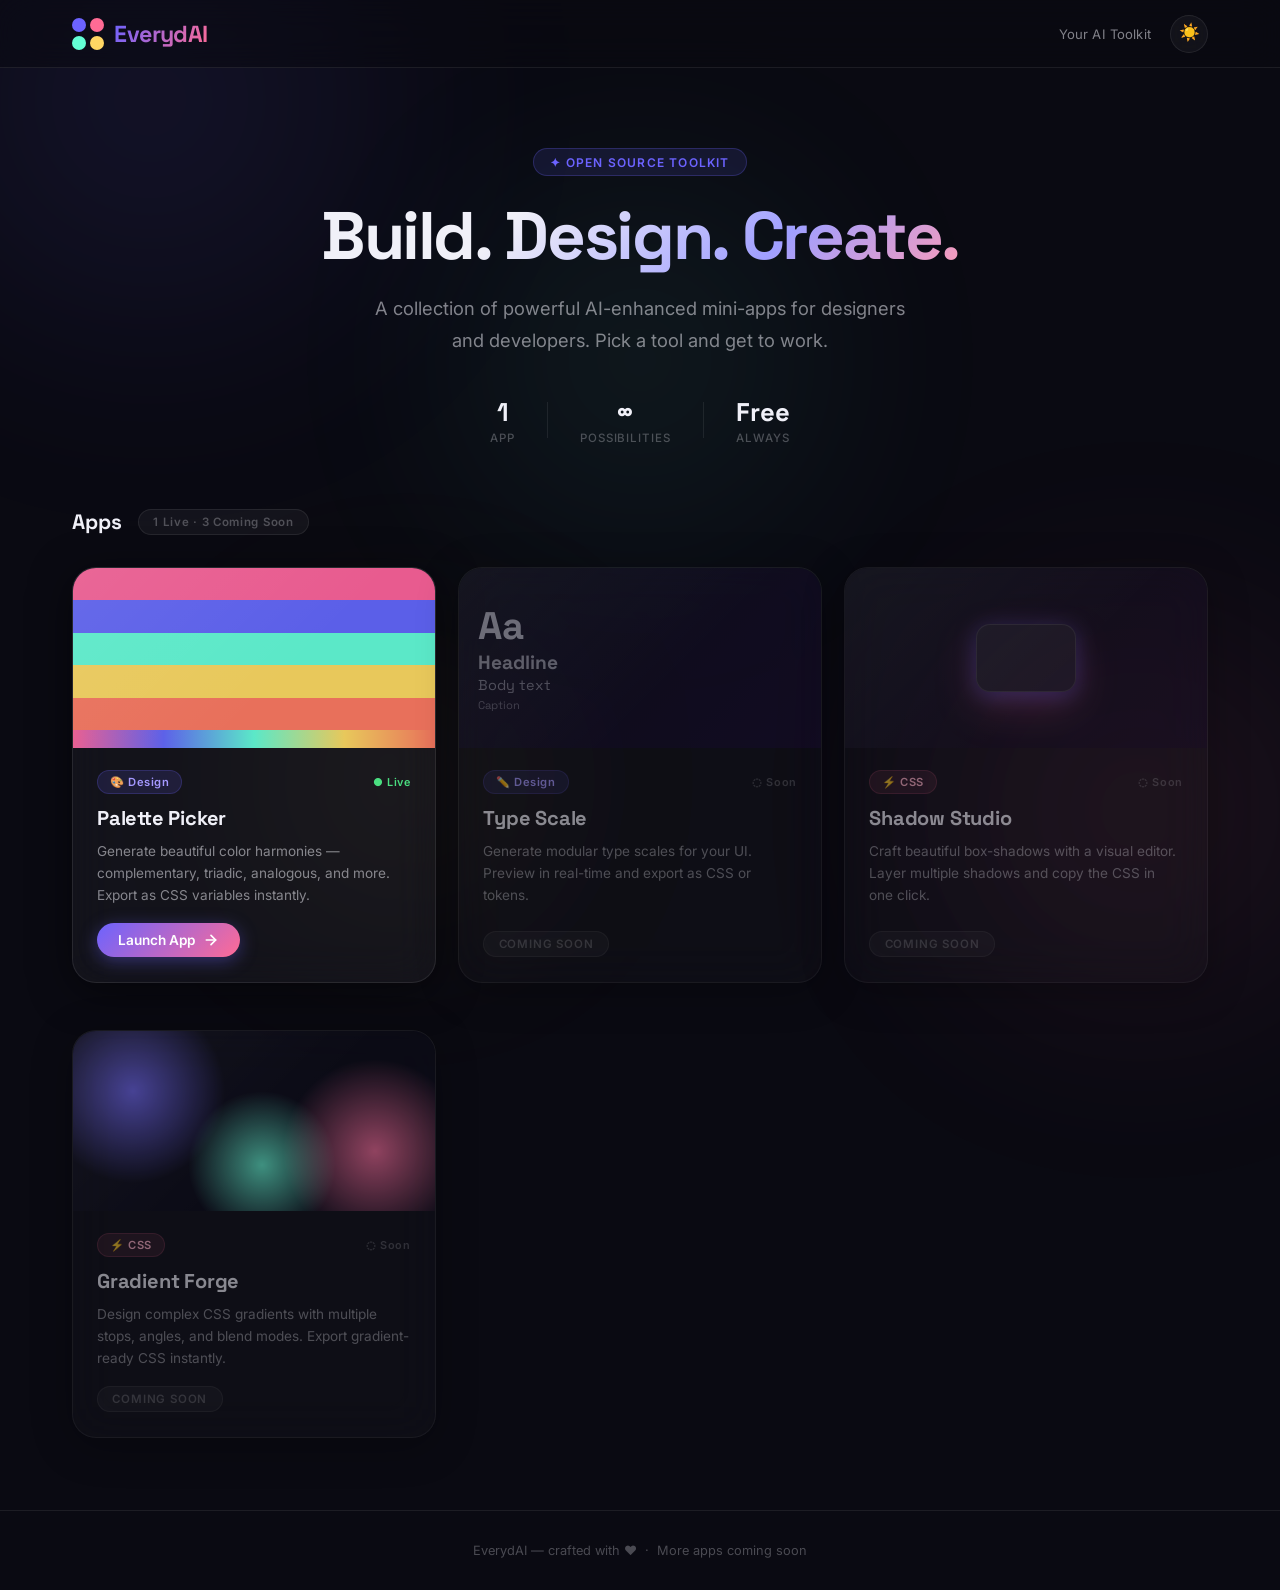
==== index.html @ a6878e29 "Initial commit" ====
<!DOCTYPE html>
<html lang="en">

<head>
    <meta charset="UTF-8" />
    <meta name="viewport" content="width=device-width, initial-scale=1.0" />
    <title>EverydAI — Your Creative Toolkit</title>
    <meta name="description"
        content="EverydAI is a hub of powerful mini-apps for designers and developers. Generate color palettes, and more." />
    <link rel="preconnect" href="https://fonts.googleapis.com" />
    <link rel="preconnect" href="https://fonts.gstatic.com" crossorigin />
    <link
        href="https://fonts.googleapis.com/css2?family=Inter:wght@300;400;500;600;700&family=Space+Grotesk:wght@400;500;600;700;800&display=swap"
        rel="stylesheet" />
    <link rel="stylesheet" href="hub.css" />
</head>

<body>

    <!-- Animated background orbs -->
    <div class="bg-orbs" aria-hidden="true">
        <div class="orb orb-1"></div>
        <div class="orb orb-2"></div>
        <div class="orb orb-3"></div>
        <div class="orb orb-4"></div>
    </div>

    <!-- ── Navbar ── -->
    <nav class="navbar" role="navigation">
        <div class="nav-inner">
            <div class="nav-brand">
                <div class="brand-icon" aria-hidden="true">
                    <span class="brand-dot d1"></span>
                    <span class="brand-dot d2"></span>
                    <span class="brand-dot d3"></span>
                    <span class="brand-dot d4"></span>
                </div>
                <span class="brand-name">EverydAI</span>
            </div>
            <div class="nav-right">
                <span class="nav-tagline">Your AI Toolkit</span>
                <button class="theme-toggle" id="theme-toggle" title="Toggle theme"
                    aria-label="Toggle dark/light theme">
                    <span id="theme-icon">☀️</span>
                </button>
            </div>
        </div>
    </nav>

    <!-- ── Hero ── -->
    <section class="hero" aria-label="Hero">
        <div class="hero-badge">✦ Open Source Toolkit</div>
        <h1 class="hero-title">Build. Design. Create.</h1>
        <p class="hero-subtitle">A collection of powerful AI-enhanced mini-apps for designers and developers. Pick a
            tool and get to
            work.</p>
        <div class="hero-stats">
            <div class="stat"><span class="stat-num" id="app-count">1</span><span class="stat-label">App</span></div>
            <div class="stat-divider"></div>
            <div class="stat"><span class="stat-num">∞</span><span class="stat-label">Possibilities</span></div>
            <div class="stat-divider"></div>
            <div class="stat"><span class="stat-num">Free</span><span class="stat-label">Always</span></div>
        </div>
    </section>

    <!-- ── App Grid ── -->
    <main class="apps-section">
        <div class="section-header">
            <h2 class="section-title">Apps</h2>
            <span class="section-badge">1 Live · 3 Coming Soon</span>
        </div>

        <div class="app-grid" id="app-grid">

            <!-- ── Palette Picker (LIVE) ── -->
            <article class="app-card" id="card-palette" data-app="ColorPalette/index.html" tabindex="0" role="button"
                aria-label="Launch Palette Picker app">
                <div class="card-thumb palette-thumb">
                    <div class="thumb-swatch s1"></div>
                    <div class="thumb-swatch s2"></div>
                    <div class="thumb-swatch s3"></div>
                    <div class="thumb-swatch s4"></div>
                    <div class="thumb-swatch s5"></div>
                    <div class="thumb-gradient"></div>
                </div>
                <div class="card-body">
                    <div class="card-meta">
                        <span class="card-tag tag-design">🎨 Design</span>
                        <span class="card-status status-live">● Live</span>
                    </div>
                    <h3 class="card-title">Palette Picker</h3>
                    <p class="card-desc">Generate beautiful color harmonies — complementary, triadic, analogous, and
                        more. Export as CSS variables instantly.</p>
                    <button class="card-launch-btn" aria-label="Launch Palette Picker">
                        <span>Launch App</span>
                        <svg width="16" height="16" viewBox="0 0 24 24" fill="none" stroke="currentColor"
                            stroke-width="2.5" stroke-linecap="round" stroke-linejoin="round">
                            <path d="M5 12h14" />
                            <path d="m12 5 7 7-7 7" />
                        </svg>
                    </button>
                </div>
            </article>

            <!-- ── Coming Soon: Type Scale ── -->
            <article class="app-card app-soon" aria-label="Type Scale Generator — coming soon" tabindex="-1">
                <div class="card-thumb type-thumb">
                    <div class="type-preview">
                        <div class="tp-line l1">Aa</div>
                        <div class="tp-line l2">Headline</div>
                        <div class="tp-line l3">Body text</div>
                        <div class="tp-line l4">Caption</div>
                    </div>
                </div>
                <div class="card-body">
                    <div class="card-meta">
                        <span class="card-tag tag-design">✏️ Design</span>
                        <span class="card-status status-soon">◌ Soon</span>
                    </div>
                    <h3 class="card-title">Type Scale</h3>
                    <p class="card-desc">Generate modular type scales for your UI. Preview in real-time and export as
                        CSS or tokens.</p>
                    <div class="coming-soon-pill">Coming Soon</div>
                </div>
            </article>

            <!-- ── Coming Soon: Shadow Studio ── -->
            <article class="app-card app-soon" aria-label="Shadow Studio — coming soon" tabindex="-1">
                <div class="card-thumb shadow-thumb">
                    <div class="shadow-box-preview">
                        <div class="sbp-card"></div>
                    </div>
                </div>
                <div class="card-body">
                    <div class="card-meta">
                        <span class="card-tag tag-css">⚡ CSS</span>
                        <span class="card-status status-soon">◌ Soon</span>
                    </div>
                    <h3 class="card-title">Shadow Studio</h3>
                    <p class="card-desc">Craft beautiful box-shadows with a visual editor. Layer multiple shadows and
                        copy the CSS in one click.</p>
                    <div class="coming-soon-pill">Coming Soon</div>
                </div>
            </article>

            <!-- ── Coming Soon: Gradient Forge ── -->
            <article class="app-card app-soon" aria-label="Gradient Forge — coming soon" tabindex="-1">
                <div class="card-thumb gradient-thumb">
                    <div class="gt-layer l1"></div>
                    <div class="gt-layer l2"></div>
                    <div class="gt-layer l3"></div>
                </div>
                <div class="card-body">
                    <div class="card-meta">
                        <span class="card-tag tag-css">⚡ CSS</span>
                        <span class="card-status status-soon">◌ Soon</span>
                    </div>
                    <h3 class="card-title">Gradient Forge</h3>
                    <p class="card-desc">Design complex CSS gradients with multiple stops, angles, and blend modes.
                        Export gradient-ready CSS instantly.</p>
                    <div class="coming-soon-pill">Coming Soon</div>
                </div>
            </article>

        </div>
    </main>

    <!-- ── Footer ── -->
    <footer class="footer">
        <p>EverydAI &mdash; crafted with ♥ &nbsp;·&nbsp; More apps coming soon</p>
    </footer>

    <!-- ── App Panel Overlay ── -->
    <div class="app-panel-overlay" id="app-panel-overlay" role="dialog" aria-modal="true" aria-label="App panel">
        <div class="app-panel" id="app-panel">
            <div class="panel-toolbar">
                <div class="panel-app-name" id="panel-app-name">App</div>
                <div class="panel-toolbar-right">
                    <a class="panel-open-tab" id="panel-open-tab" href="#" target="_blank" title="Open in new tab"
                        aria-label="Open app in new tab">
                        <svg width="15" height="15" viewBox="0 0 24 24" fill="none" stroke="currentColor"
                            stroke-width="2.2" stroke-linecap="round" stroke-linejoin="round">
                            <path d="M18 13v6a2 2 0 0 1-2 2H5a2 2 0 0 1-2-2V8a2 2 0 0 1 2-2h6" />
                            <polyline points="15 3 21 3 21 9" />
                            <line x1="10" y1="14" x2="21" y2="3" />
                        </svg>
                    </a>
                    <button class="panel-close-btn" id="panel-close-btn" title="Close app (Esc)"
                        aria-label="Close app panel">
                        <svg width="16" height="16" viewBox="0 0 24 24" fill="none" stroke="currentColor"
                            stroke-width="2.5" stroke-linecap="round" stroke-linejoin="round">
                            <line x1="18" y1="6" x2="6" y2="18" />
                            <line x1="6" y1="6" x2="18" y2="18" />
                        </svg>
                    </button>
                </div>
            </div>
            <iframe class="app-frame" id="app-frame" src="" title="App" allow="clipboard-write"></iframe>
        </div>
    </div>

    <script src="hub.js"></script>
</body>

</html>
---- hub.css ----
/* ============================================================
   DEVLAB HUB – hub.css
   ============================================================ */

/* ── Design tokens ── */
:root {
    --bg: #0a0a12;
    --surface: rgba(255, 255, 255, 0.045);
    --surface-hover: rgba(255, 255, 255, 0.08);
    --surface-card: rgba(255, 255, 255, 0.04);
    --border: rgba(255, 255, 255, 0.08);
    --border-card: rgba(255, 255, 255, 0.09);
    --text-primary: #f0f0f8;
    --text-secondary: rgba(240, 240, 248, 0.52);
    --text-muted: rgba(240, 240, 248, 0.28);
    --radius-xl: 24px;
    --radius-lg: 18px;
    --radius-md: 12px;
    --radius-sm: 8px;
    --font-main: 'Inter', sans-serif;
    --font-display: 'Space Grotesk', sans-serif;
    --accent: #6C63FF;
    --accent-b: #FF6B95;
    --shadow-card: 0 8px 40px rgba(0, 0, 0, 0.5);
    --shadow-glow: 0 0 40px rgba(108, 99, 255, 0.18);
    --nav-h: 68px;
    --transition-smooth: 0.35s cubic-bezier(0.23, 1, 0.32, 1);
}

[data-theme="light"] {
    --bg: #f2f2fa;
    --surface: rgba(255, 255, 255, 0.7);
    --surface-hover: rgba(255, 255, 255, 0.9);
    --surface-card: rgba(255, 255, 255, 0.75);
    --border: rgba(0, 0, 0, 0.07);
    --border-card: rgba(0, 0, 0, 0.09);
    --text-primary: #1a1a2e;
    --text-secondary: rgba(26, 26, 46, 0.55);
    --text-muted: rgba(26, 26, 46, 0.32);
    --shadow-card: 0 8px 40px rgba(80, 80, 180, 0.1);
    --shadow-glow: 0 0 40px rgba(108, 99, 255, 0.12);
}

/* ── Reset ── */
*,
*::before,
*::after {
    box-sizing: border-box;
    margin: 0;
    padding: 0;
}

html {
    font-size: 16px;
    scroll-behavior: smooth;
}

body {
    font-family: var(--font-main);
    background: var(--bg);
    color: var(--text-primary);
    min-height: 100vh;
    overflow-x: hidden;
    transition: background 0.45s ease, color 0.35s ease;
}

/* ── Animated background orbs ── */
.bg-orbs {
    position: fixed;
    inset: 0;
    pointer-events: none;
    z-index: 0;
}

.orb {
    position: absolute;
    border-radius: 50%;
    filter: blur(130px);
    opacity: 0.18;
    animation: drift 20s ease-in-out infinite alternate;
    will-change: transform;
}

[data-theme="light"] .orb {
    opacity: 0.32;
}

.orb-1 {
    width: 600px;
    height: 600px;
    background: radial-gradient(circle, #6C63FF, transparent 70%);
    top: -200px;
    left: -150px;
    animation-delay: 0s;
}

.orb-2 {
    width: 480px;
    height: 480px;
    background: radial-gradient(circle, #FF6B95, transparent 70%);
    bottom: -150px;
    right: -100px;
    animation-delay: -7s;
}

.orb-3 {
    width: 400px;
    height: 400px;
    background: radial-gradient(circle, #63FFD5, transparent 70%);
    top: 40%;
    left: 50%;
    transform: translate(-50%, -50%);
    animation-delay: -13s;
}

.orb-4 {
    width: 300px;
    height: 300px;
    background: radial-gradient(circle, #FFD663, transparent 70%);
    top: 70%;
    left: 20%;
    animation-delay: -4s;
}

@keyframes drift {
    from {
        transform: translate(0, 0) scale(1);
    }

    to {
        transform: translate(35px, 50px) scale(1.1);
    }
}

/* ── Navbar ── */
.navbar {
    position: fixed;
    top: 0;
    left: 0;
    right: 0;
    height: var(--nav-h);
    z-index: 200;
    background: rgba(10, 10, 18, 0.55);
    backdrop-filter: blur(20px);
    -webkit-backdrop-filter: blur(20px);
    border-bottom: 1px solid var(--border);
    transition: background 0.4s ease, border-color 0.4s ease;
}

[data-theme="light"] .navbar {
    background: rgba(242, 242, 250, 0.72);
}

.nav-inner {
    max-width: 1200px;
    margin: 0 auto;
    padding: 0 2rem;
    height: 100%;
    display: flex;
    align-items: center;
    justify-content: space-between;
}

.nav-brand {
    display: flex;
    align-items: center;
    gap: 0.65rem;
    text-decoration: none;
}

.brand-icon {
    width: 32px;
    height: 32px;
    display: grid;
    grid-template-columns: 1fr 1fr;
    grid-template-rows: 1fr 1fr;
    gap: 4px;
}

.brand-dot {
    border-radius: 50%;
    animation: pulse-dot 3s ease-in-out infinite alternate;
}

.d1 {
    background: #6C63FF;
    animation-delay: 0s;
}

.d2 {
    background: #FF6B95;
    animation-delay: 0.4s;
}

.d3 {
    background: #63FFD5;
    animation-delay: 0.8s;
}

.d4 {
    background: #FFD663;
    animation-delay: 1.2s;
}

@keyframes pulse-dot {
    from {
        transform: scale(0.9);
        opacity: 0.7;
    }

    to {
        transform: scale(1.05);
        opacity: 1;
    }
}

.brand-name {
    font-family: var(--font-display);
    font-size: 1.45rem;
    font-weight: 800;
    letter-spacing: -0.025em;
    background: linear-gradient(120deg, #6C63FF, #FF6B95);
    -webkit-background-clip: text;
    -webkit-text-fill-color: transparent;
    background-clip: text;
}

.nav-right {
    display: flex;
    align-items: center;
    gap: 1.2rem;
}

.nav-tagline {
    font-size: 0.82rem;
    color: var(--text-secondary);
    letter-spacing: 0.01em;
    display: none;
}

@media (min-width: 640px) {
    .nav-tagline {
        display: block;
    }
}

.theme-toggle {
    width: 38px;
    height: 38px;
    border-radius: 50%;
    border: 1px solid var(--border);
    background: var(--surface);
    cursor: pointer;
    display: flex;
    align-items: center;
    justify-content: center;
    font-size: 1.05rem;
    backdrop-filter: blur(10px);
    transition: background 0.2s, transform 0.2s, border-color 0.2s;
    line-height: 1;
    color: var(--text-primary);
}

.theme-toggle:hover {
    background: var(--surface-hover);
    transform: scale(1.1) rotate(12deg);
}

/* ── Hero ── */
.hero {
    position: relative;
    z-index: 1;
    padding: calc(var(--nav-h) + 5rem) 2rem 4rem;
    text-align: center;
    max-width: 720px;
    margin: 0 auto;
}

.hero-badge {
    display: inline-flex;
    align-items: center;
    gap: 0.4rem;
    font-size: 0.75rem;
    font-weight: 600;
    letter-spacing: 0.1em;
    text-transform: uppercase;
    color: var(--accent);
    background: rgba(108, 99, 255, 0.12);
    border: 1px solid rgba(108, 99, 255, 0.25);
    border-radius: 50px;
    padding: 0.35rem 1rem;
    margin-bottom: 1.5rem;
    animation: fadeUp 0.6s ease both;
}

.hero-title {
    font-family: var(--font-display);
    font-size: clamp(2.6rem, 6vw, 4.2rem);
    font-weight: 800;
    line-height: 1.1;
    letter-spacing: -0.035em;
    background: linear-gradient(135deg, #f0f0f8 30%, #a09fff 70%, #ff9bb5 100%);
    -webkit-background-clip: text;
    -webkit-text-fill-color: transparent;
    background-clip: text;
    margin-bottom: 1.2rem;
    animation: fadeUp 0.6s ease 0.1s both;
}

[data-theme="light"] .hero-title {
    background: linear-gradient(135deg, #1a1a2e 30%, #5248e0 70%, #d94f7c 100%);
    -webkit-background-clip: text;
    background-clip: text;
}

.hero-subtitle {
    font-size: clamp(1rem, 2.5vw, 1.15rem);
    color: var(--text-secondary);
    line-height: 1.7;
    max-width: 540px;
    margin: 0 auto 2.5rem;
    animation: fadeUp 0.6s ease 0.2s both;
}

.hero-stats {
    display: flex;
    align-items: center;
    justify-content: center;
    gap: 2rem;
    animation: fadeUp 0.6s ease 0.3s both;
}

.stat {
    display: flex;
    flex-direction: column;
    align-items: center;
    gap: 0.2rem;
}

.stat-num {
    font-family: var(--font-display);
    font-size: 1.6rem;
    font-weight: 700;
    color: var(--text-primary);
}

.stat-label {
    font-size: 0.72rem;
    font-weight: 500;
    letter-spacing: 0.08em;
    text-transform: uppercase;
    color: var(--text-muted);
}

.stat-divider {
    width: 1px;
    height: 36px;
    background: var(--border);
}

@keyframes fadeUp {
    from {
        opacity: 0;
        transform: translateY(18px);
    }

    to {
        opacity: 1;
        transform: translateY(0);
    }
}

/* ── Apps section ── */
.apps-section {
    position: relative;
    z-index: 1;
    max-width: 1200px;
    margin: 0 auto;
    padding: 0 2rem 6rem;
}

.section-header {
    display: flex;
    align-items: center;
    gap: 1rem;
    margin-bottom: 2rem;
}

.section-title {
    font-family: var(--font-display);
    font-size: 1.3rem;
    font-weight: 700;
    color: var(--text-primary);
}

.section-badge {
    font-size: 0.72rem;
    font-weight: 600;
    letter-spacing: 0.06em;
    color: var(--text-muted);
    background: var(--surface);
    border: 1px solid var(--border);
    border-radius: 50px;
    padding: 0.3rem 0.9rem;
}

/* ── App grid ── */
.app-grid {
    display: grid;
    grid-template-columns: repeat(auto-fill, minmax(280px, 1fr));
    gap: 1.4rem;
}

/* ── App card ── */
.app-card {
    background: var(--surface-card);
    border: 1px solid var(--border-card);
    border-radius: var(--radius-xl);
    overflow: hidden;
    backdrop-filter: blur(20px);
    -webkit-backdrop-filter: blur(20px);
    box-shadow: var(--shadow-card);
    cursor: pointer;
    display: flex;
    flex-direction: column;
    transition: transform var(--transition-smooth),
        box-shadow var(--transition-smooth),
        border-color var(--transition-smooth);
    /* Entrance animation */
    opacity: 0;
    transform: translateY(24px);
}

.app-card.visible {
    opacity: 1;
    transform: translateY(0);
    transition: opacity 0.5s ease, transform 0.5s ease,
        box-shadow var(--transition-smooth),
        border-color var(--transition-smooth);
}

.app-card:not(.app-soon):hover {
    transform: translateY(-8px) scale(1.015);
    box-shadow: var(--shadow-card), var(--shadow-glow);
    border-color: rgba(108, 99, 255, 0.28);
}

.app-card.app-soon {
    cursor: default;
    opacity: 0.55;
}

.app-card.app-soon.visible {
    opacity: 0.55;
}

/* ── Card thumbnail area ── */
.card-thumb {
    height: 180px;
    position: relative;
    overflow: hidden;
    flex-shrink: 0;
}

/* Palette Picker thumbnail */
.palette-thumb {
    display: flex;
    flex-direction: column;
    background: #111120;
}

[data-theme="light"] .palette-thumb {
    background: #1a1a30;
}

.thumb-swatch {
    flex: 1;
    transition: background 0.9s cubic-bezier(0.23, 1, 0.32, 1);
}

.thumb-gradient {
    height: 18px;
    flex-shrink: 0;
    transition: background 0.9s cubic-bezier(0.23, 1, 0.32, 1);
}

/* Thumb shimmer overlay */
.card-thumb::after {
    content: '';
    position: absolute;
    inset: 0;
    background: linear-gradient(135deg, rgba(255, 255, 255, 0.07) 0%, transparent 60%);
    pointer-events: none;
}

/* Type Scale thumbnail */
.type-thumb {
    background: linear-gradient(135deg, #0f0f1e, #1a1030);
    display: flex;
    align-items: center;
    justify-content: center;
}

[data-theme="light"] .type-thumb {
    background: linear-gradient(135deg, #e8e8f8, #f0e8f8);
}

.type-preview {
    padding: 1.2rem;
    display: flex;
    flex-direction: column;
    gap: 0.3rem;
    width: 100%;
}

.tp-line {
    font-family: var(--font-display);
    color: rgba(240, 240, 255, 0.85);
    line-height: 1.1;
    white-space: nowrap;
    overflow: hidden;
}

[data-theme="light"] .tp-line {
    color: rgba(26, 26, 60, 0.8);
}

.tp-line.l1 {
    font-size: 2.4rem;
    font-weight: 800;
    opacity: 0.9;
}

.tp-line.l2 {
    font-size: 1.2rem;
    font-weight: 700;
    opacity: 0.75;
}

.tp-line.l3 {
    font-size: 0.9rem;
    font-weight: 400;
    opacity: 0.6;
}

.tp-line.l4 {
    font-size: 0.7rem;
    font-weight: 400;
    opacity: 0.45;
}

/* Shadow Studio thumbnail */
.shadow-thumb {
    background: linear-gradient(135deg, #12121e, #1e1228);
    display: flex;
    align-items: center;
    justify-content: center;
}

[data-theme="light"] .shadow-thumb {
    background: linear-gradient(135deg, #dde0f8, #ece8f8);
}

.shadow-box-preview {
    display: flex;
    align-items: center;
    justify-content: center;
    width: 100%;
    height: 100%;
}

.sbp-card {
    width: 100px;
    height: 68px;
    border-radius: 14px;
    background: rgba(255, 255, 255, 0.08);
    border: 1px solid rgba(255, 255, 255, 0.12);
    box-shadow:
        0 4px 20px rgba(108, 99, 255, 0.5),
        0 16px 40px rgba(255, 107, 149, 0.3),
        0 2px 6px rgba(0, 0, 0, 0.5);
    animation: shadowPulse 3s ease-in-out infinite alternate;
}

[data-theme="light"] .sbp-card {
    background: rgba(255, 255, 255, 0.6);
    border-color: rgba(0, 0, 0, 0.1);
}

@keyframes shadowPulse {
    from {
        box-shadow: 0 4px 20px rgba(108, 99, 255, 0.4), 0 16px 40px rgba(255, 107, 149, 0.25), 0 2px 6px rgba(0, 0, 0, 0.45);
    }

    to {
        box-shadow: 0 8px 32px rgba(108, 99, 255, 0.7), 0 24px 60px rgba(255, 107, 149, 0.45), 0 4px 10px rgba(0, 0, 0, 0.55);
    }
}

/* Gradient Forge thumbnail */
.gradient-thumb {
    position: relative;
    overflow: hidden;
    background: #0d0d1a;
}

.gt-layer {
    position: absolute;
    border-radius: 50%;
    mix-blend-mode: screen;
    animation: gtDrift 6s ease-in-out infinite alternate;
}

[data-theme="light"] .gt-layer {
    mix-blend-mode: multiply;
}

.gt-layer.l1 {
    width: 200px;
    height: 200px;
    background: radial-gradient(circle, #6C63FF, transparent 65%);
    top: -40px;
    left: -40px;
    animation-delay: 0s;
}

.gt-layer.l2 {
    width: 200px;
    height: 200px;
    background: radial-gradient(circle, #FF6B95, transparent 65%);
    bottom: -40px;
    right: -40px;
    animation-delay: -2s;
}

.gt-layer.l3 {
    width: 160px;
    height: 160px;
    background: radial-gradient(circle, #63FFD5, transparent 65%);
    top: 30%;
    left: 30%;
    animation-delay: -4s;
}

@keyframes gtDrift {
    from {
        transform: translate(0, 0) scale(1);
    }

    to {
        transform: translate(20px, 15px) scale(1.12);
    }
}

/* ── Card body ── */
.card-body {
    padding: 1.4rem 1.5rem 1.6rem;
    display: flex;
    flex-direction: column;
    gap: 0.65rem;
    flex: 1;
}

.card-meta {
    display: flex;
    align-items: center;
    justify-content: space-between;
}

.card-tag {
    font-size: 0.7rem;
    font-weight: 600;
    letter-spacing: 0.05em;
    padding: 0.25rem 0.75rem;
    border-radius: 50px;
}

.tag-design {
    color: #a599ff;
    background: rgba(108, 99, 255, 0.14);
    border: 1px solid rgba(108, 99, 255, 0.22);
}

.tag-css {
    color: #ffb3c8;
    background: rgba(255, 107, 149, 0.12);
    border: 1px solid rgba(255, 107, 149, 0.2);
}

.card-status {
    font-size: 0.68rem;
    font-weight: 600;
    letter-spacing: 0.06em;
}

.status-live {
    color: #4ade80;
}

.status-soon {
    color: var(--text-muted);
}

.card-title {
    font-family: var(--font-display);
    font-size: 1.25rem;
    font-weight: 700;
    color: var(--text-primary);
    letter-spacing: -0.01em;
}

.card-desc {
    font-size: 0.85rem;
    color: var(--text-secondary);
    line-height: 1.6;
    flex: 1;
}

/* Launch button */
.card-launch-btn {
    display: inline-flex;
    align-items: center;
    gap: 0.5rem;
    align-self: flex-start;
    margin-top: 0.4rem;
    font-family: var(--font-main);
    font-size: 0.85rem;
    font-weight: 600;
    padding: 0.55rem 1.3rem;
    border-radius: 50px;
    border: none;
    background: linear-gradient(135deg, #6C63FF, #FF6B95);
    color: #fff;
    cursor: pointer;
    box-shadow: 0 4px 18px rgba(108, 99, 255, 0.38);
    transition: transform 0.2s, box-shadow 0.2s, filter 0.2s;
    pointer-events: none;
    /* card itself is clickable */
}

.app-card:not(.app-soon):hover .card-launch-btn {
    transform: translateX(3px);
    box-shadow: 0 6px 28px rgba(108, 99, 255, 0.55);
    filter: brightness(1.08);
}

/* Coming soon pill */
.coming-soon-pill {
    display: inline-flex;
    align-self: flex-start;
    margin-top: 0.4rem;
    font-size: 0.72rem;
    font-weight: 600;
    letter-spacing: 0.07em;
    text-transform: uppercase;
    color: var(--text-muted);
    background: var(--surface);
    border: 1px solid var(--border);
    border-radius: 50px;
    padding: 0.3rem 0.9rem;
}

/* ── Footer ── */
.footer {
    position: relative;
    z-index: 1;
    text-align: center;
    padding: 2rem;
    font-size: 0.8rem;
    color: var(--text-muted);
    border-top: 1px solid var(--border);
}

/* ── App Panel Overlay ── */
.app-panel-overlay {
    position: fixed;
    inset: 0;
    z-index: 500;
    background: rgba(0, 0, 0, 0.7);
    backdrop-filter: blur(8px);
    -webkit-backdrop-filter: blur(8px);
    display: flex;
    flex-direction: column;
    align-items: center;
    justify-content: flex-end;
    opacity: 0;
    pointer-events: none;
    transition: opacity 0.35s ease;
}

.app-panel-overlay.open {
    opacity: 1;
    pointer-events: all;
}

.app-panel {
    width: 100%;
    height: calc(100vh - 48px);
    max-width: 1200px;
    display: flex;
    flex-direction: column;
    background: #0d0d16;
    border-radius: 20px 20px 0 0;
    border: 1px solid rgba(255, 255, 255, 0.1);
    border-bottom: none;
    overflow: hidden;
    box-shadow: 0 -20px 80px rgba(0, 0, 0, 0.7);
    transform: translateY(60px);
    transition: transform var(--transition-smooth);
}

.app-panel-overlay.open .app-panel {
    transform: translateY(0);
}

/* Panel toolbar */
.panel-toolbar {
    height: 52px;
    background: rgba(255, 255, 255, 0.04);
    border-bottom: 1px solid rgba(255, 255, 255, 0.08);
    display: flex;
    align-items: center;
    justify-content: space-between;
    padding: 0 1.2rem;
    flex-shrink: 0;
}

.panel-app-name {
    font-family: var(--font-display);
    font-size: 0.95rem;
    font-weight: 600;
    color: rgba(240, 240, 255, 0.85);
    letter-spacing: -0.01em;
}

.panel-toolbar-right {
    display: flex;
    align-items: center;
    gap: 0.5rem;
}

.panel-open-tab {
    width: 34px;
    height: 34px;
    border-radius: var(--radius-sm);
    border: 1px solid rgba(255, 255, 255, 0.1);
    background: transparent;
    color: rgba(255, 255, 255, 0.5);
    display: flex;
    align-items: center;
    justify-content: center;
    cursor: pointer;
    transition: background 0.2s, color 0.2s;
    text-decoration: none;
}

.panel-open-tab:hover {
    background: rgba(255, 255, 255, 0.08);
    color: rgba(255, 255, 255, 0.9);
}

.panel-close-btn {
    width: 34px;
    height: 34px;
    border-radius: var(--radius-sm);
    border: 1px solid rgba(255, 255, 255, 0.1);
    background: transparent;
    color: rgba(255, 255, 255, 0.5);
    cursor: pointer;
    display: flex;
    align-items: center;
    justify-content: center;
    transition: background 0.2s, color 0.2s, border-color 0.2s;
}

.panel-close-btn:hover {
    background: rgba(255, 80, 80, 0.18);
    color: #ff8080;
    border-color: rgba(255, 80, 80, 0.3);
}

/* iframe fills all remaining space */
.app-frame {
    flex: 1;
    width: 100%;
    border: none;
    display: block;
}

/* ── Responsive ── */
@media (max-width: 520px) {
    .hero {
        padding-top: calc(var(--nav-h) + 3.5rem);
    }

    .hero-stats {
        gap: 1.2rem;
    }

    .app-grid {
        grid-template-columns: 1fr;
    }

    .app-panel {
        height: calc(100vh - 16px);
        border-radius: 16px 16px 0 0;
    }
}
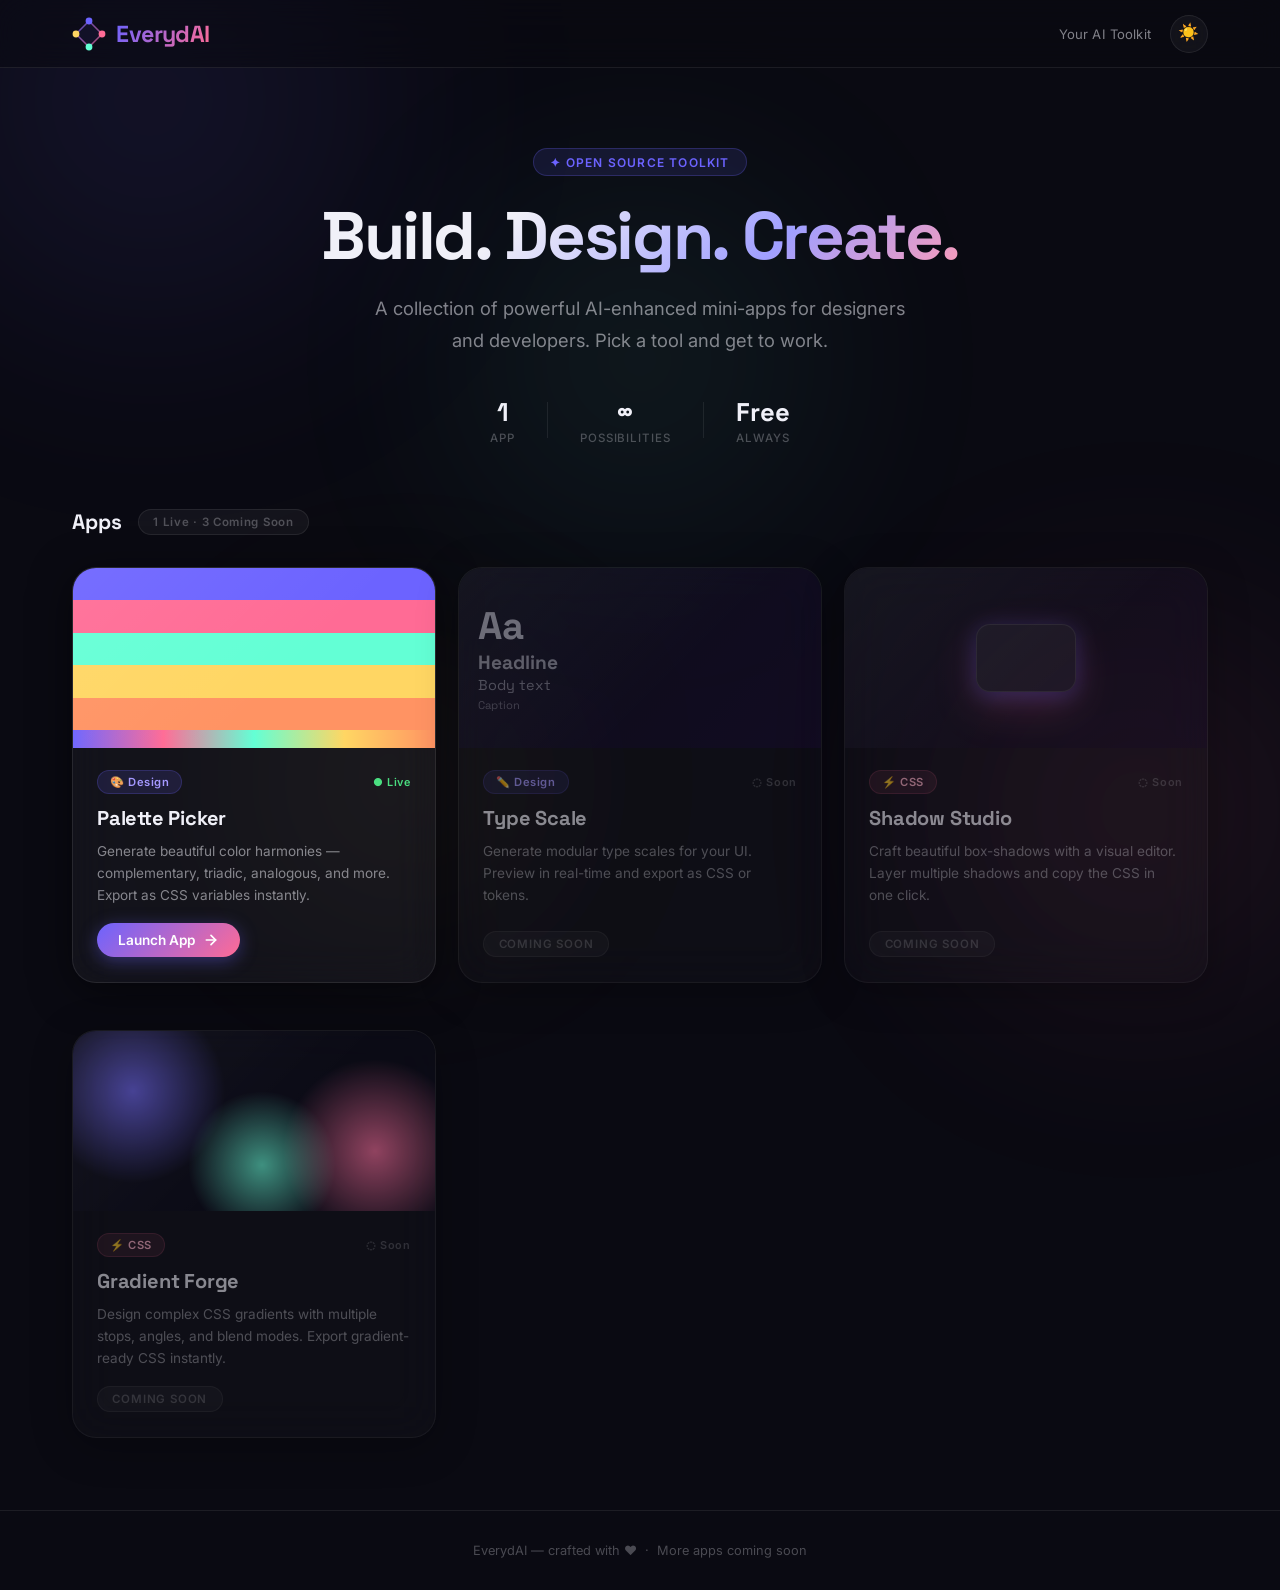
==== commit 457d232a: "Changed Logo" ====
--- a/index.html
+++ b/index.html
@@ -29,12 +29,21 @@
     <nav class="navbar" role="navigation">
         <div class="nav-inner">
             <div class="nav-brand">
-                <div class="brand-icon" aria-hidden="true">
-                    <span class="brand-dot d1"></span>
-                    <span class="brand-dot d2"></span>
-                    <span class="brand-dot d3"></span>
-                    <span class="brand-dot d4"></span>
-                </div>
+                <!-- Shape logo: polygon vertices = one per app. Updated by hub.js -->
+                <svg id="brand-logo" class="brand-logo" width="34" height="34" viewBox="0 0 34 34" fill="none"
+                    aria-hidden="true" xmlns="http://www.w3.org/2000/svg">
+                    <defs>
+                        <linearGradient id="logoEdge" x1="0" y1="0" x2="1" y2="1">
+                            <stop offset="0%" stop-color="#6C63FF" stop-opacity="0.7" />
+                            <stop offset="100%" stop-color="#FF6B95" stop-opacity="0.7" />
+                        </linearGradient>
+                    </defs>
+                    <!-- Polygon outline — points set by JS -->
+                    <polygon id="logo-poly" stroke="url(#logoEdge)" stroke-width="1.5" stroke-linejoin="round"
+                        fill="rgba(108,99,255,0.07)" />
+                    <!-- Vertex dots — populated by JS -->
+                    <g id="logo-dots"></g>
+                </svg>
                 <span class="brand-name">EverydAI</span>
             </div>
             <div class="nav-right">
--- a/hub.css
+++ b/hub.css
@@ -81,6 +81,11 @@
     will-change: transform;
 }
 
+.orbs-paused .orb {
+    animation-play-state: paused;
+    /* visibility: hidden would also work but paused is smoother on resume */
+}
+
 [data-theme="light"] .orb {
     opacity: 0.32;
 }
@@ -168,48 +173,35 @@
     text-decoration: none;
 }
 
-.brand-icon {
-    width: 32px;
-    height: 32px;
-    display: grid;
-    grid-template-columns: 1fr 1fr;
-    grid-template-rows: 1fr 1fr;
-    gap: 4px;
-}
-
-.brand-dot {
-    border-radius: 50%;
-    animation: pulse-dot 3s ease-in-out infinite alternate;
-}
-
-.d1 {
-    background: #6C63FF;
-    animation-delay: 0s;
-}
-
-.d2 {
-    background: #FF6B95;
-    animation-delay: 0.4s;
-}
-
-.d3 {
-    background: #63FFD5;
-    animation-delay: 0.8s;
-}
-
-.d4 {
-    background: #FFD663;
-    animation-delay: 1.2s;
-}
-
-@keyframes pulse-dot {
+/* SVG shape logo — vertices = app count (4 apps → square, 3 → triangle, etc.) */
+.brand-logo {
+    flex-shrink: 0;
+    overflow: visible;
+    /* Subtle slow spin to give life to the logo */
+    animation: logoSpin 24s linear infinite;
+    will-change: transform;
+    transform-origin: center;
+}
+
+@keyframes logoSpin {
     from {
-        transform: scale(0.9);
-        opacity: 0.7;
+        transform: rotate(0deg);
     }
 
     to {
-        transform: scale(1.05);
+        transform: rotate(360deg);
+    }
+}
+
+/* Each vertex dot pops in on load */
+@keyframes logoDotPop {
+    from {
+        transform: scale(0);
+        opacity: 0;
+    }
+
+    to {
+        transform: scale(1);
         opacity: 1;
     }
 }
@@ -776,9 +768,9 @@
     position: fixed;
     inset: 0;
     z-index: 500;
-    background: rgba(0, 0, 0, 0.7);
-    backdrop-filter: blur(8px);
-    -webkit-backdrop-filter: blur(8px);
+    /* Simple dark bg — backdrop-filter blur here is pointless (full-screen cover)
+       and was the main cause of sluggishness when stacked with the iframe blurs */
+    background: rgba(0, 0, 0, 0.78);
     display: flex;
     flex-direction: column;
     align-items: center;
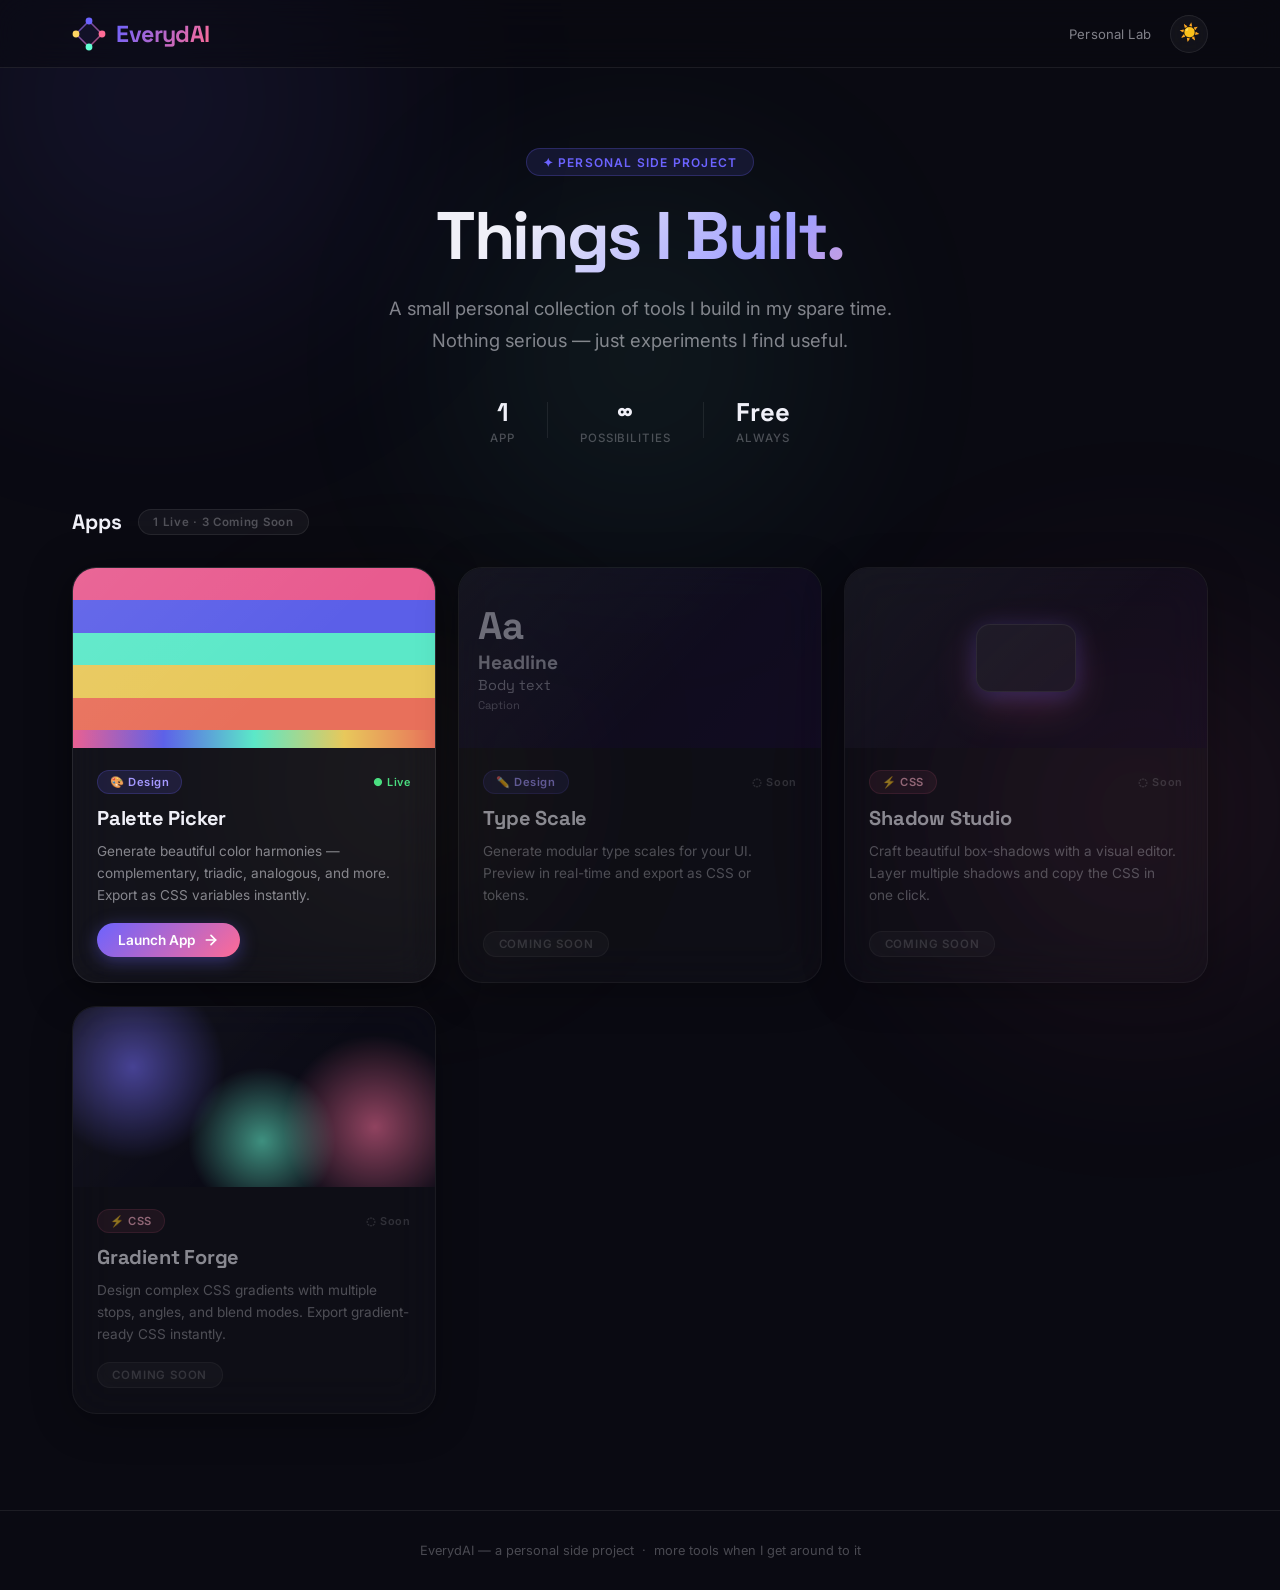
==== commit 0e51d63b: "Description change" ====
--- a/index.html
+++ b/index.html
@@ -4,9 +4,9 @@
 <head>
     <meta charset="UTF-8" />
     <meta name="viewport" content="width=device-width, initial-scale=1.0" />
-    <title>EverydAI — Your Creative Toolkit</title>
+    <title>EverydAI — Personal Lab</title>
     <meta name="description"
-        content="EverydAI is a hub of powerful mini-apps for designers and developers. Generate color palettes, and more." />
+        content="EverydAI — a personal side project. A small collection of tools I build for myself in my spare time." />
     <link rel="preconnect" href="https://fonts.googleapis.com" />
     <link rel="preconnect" href="https://fonts.gstatic.com" crossorigin />
     <link
@@ -47,7 +47,7 @@
                 <span class="brand-name">EverydAI</span>
             </div>
             <div class="nav-right">
-                <span class="nav-tagline">Your AI Toolkit</span>
+                <span class="nav-tagline">Personal Lab</span>
                 <button class="theme-toggle" id="theme-toggle" title="Toggle theme"
                     aria-label="Toggle dark/light theme">
                     <span id="theme-icon">☀️</span>
@@ -58,11 +58,10 @@
 
     <!-- ── Hero ── -->
     <section class="hero" aria-label="Hero">
-        <div class="hero-badge">✦ Open Source Toolkit</div>
-        <h1 class="hero-title">Build. Design. Create.</h1>
-        <p class="hero-subtitle">A collection of powerful AI-enhanced mini-apps for designers and developers. Pick a
-            tool and get to
-            work.</p>
+        <div class="hero-badge">✦ Personal Side Project</div>
+        <h1 class="hero-title">Things I Built.</h1>
+        <p class="hero-subtitle">A small personal collection of tools I build in my spare time. Nothing serious — just
+            experiments I find useful.</p>
         <div class="hero-stats">
             <div class="stat"><span class="stat-num" id="app-count">1</span><span class="stat-label">App</span></div>
             <div class="stat-divider"></div>
@@ -176,7 +175,7 @@
 
     <!-- ── Footer ── -->
     <footer class="footer">
-        <p>EverydAI &mdash; crafted with ♥ &nbsp;·&nbsp; More apps coming soon</p>
+        <p>EverydAI &mdash; a personal side project &nbsp;·&nbsp; more tools when I get around to it</p>
     </footer>
 
     <!-- ── App Panel Overlay ── -->
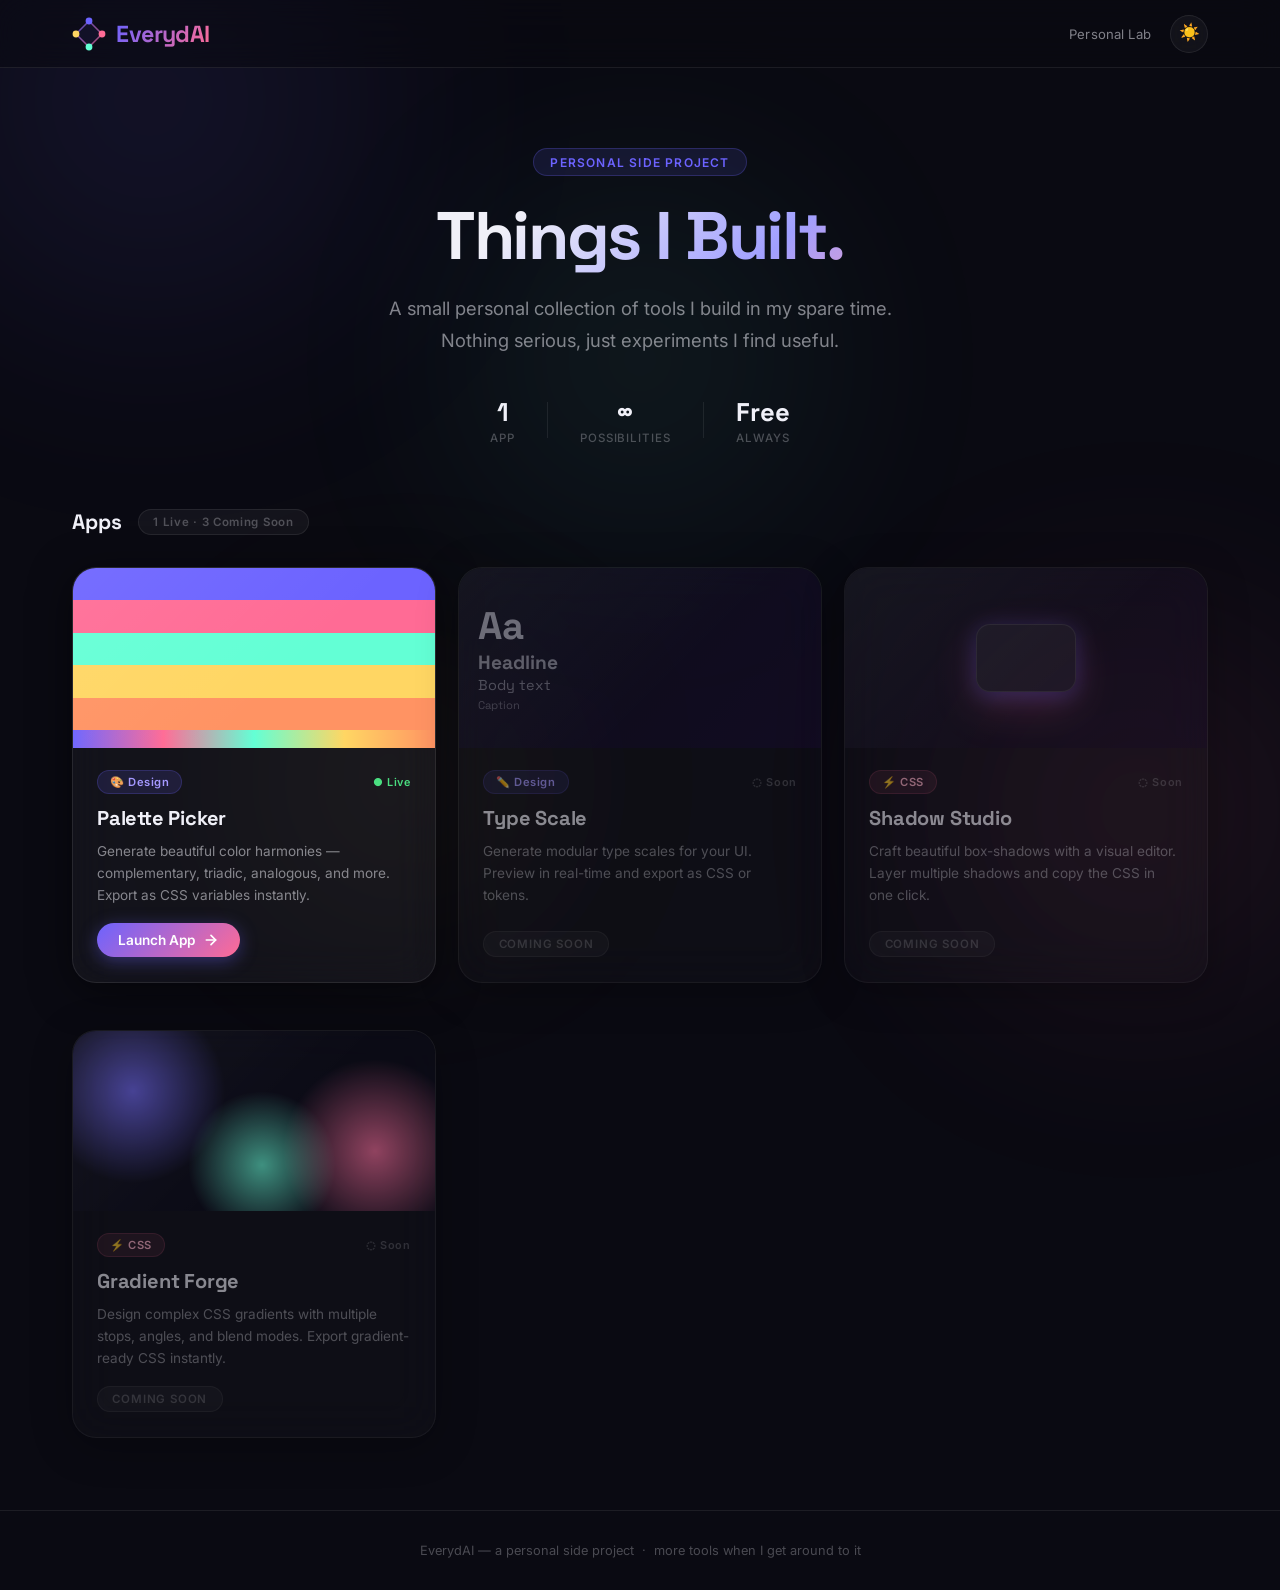
==== commit 49a5ec2c: "Update index.html" ====
--- a/index.html
+++ b/index.html
@@ -58,9 +58,9 @@
 
     <!-- ── Hero ── -->
     <section class="hero" aria-label="Hero">
-        <div class="hero-badge">✦ Personal Side Project</div>
+        <div class="hero-badge"> Personal Side Project</div>
         <h1 class="hero-title">Things I Built.</h1>
-        <p class="hero-subtitle">A small personal collection of tools I build in my spare time. Nothing serious — just
+        <p class="hero-subtitle">A small personal collection of tools I build in my spare time. Nothing serious, just
             experiments I find useful.</p>
         <div class="hero-stats">
             <div class="stat"><span class="stat-num" id="app-count">1</span><span class="stat-label">App</span></div>
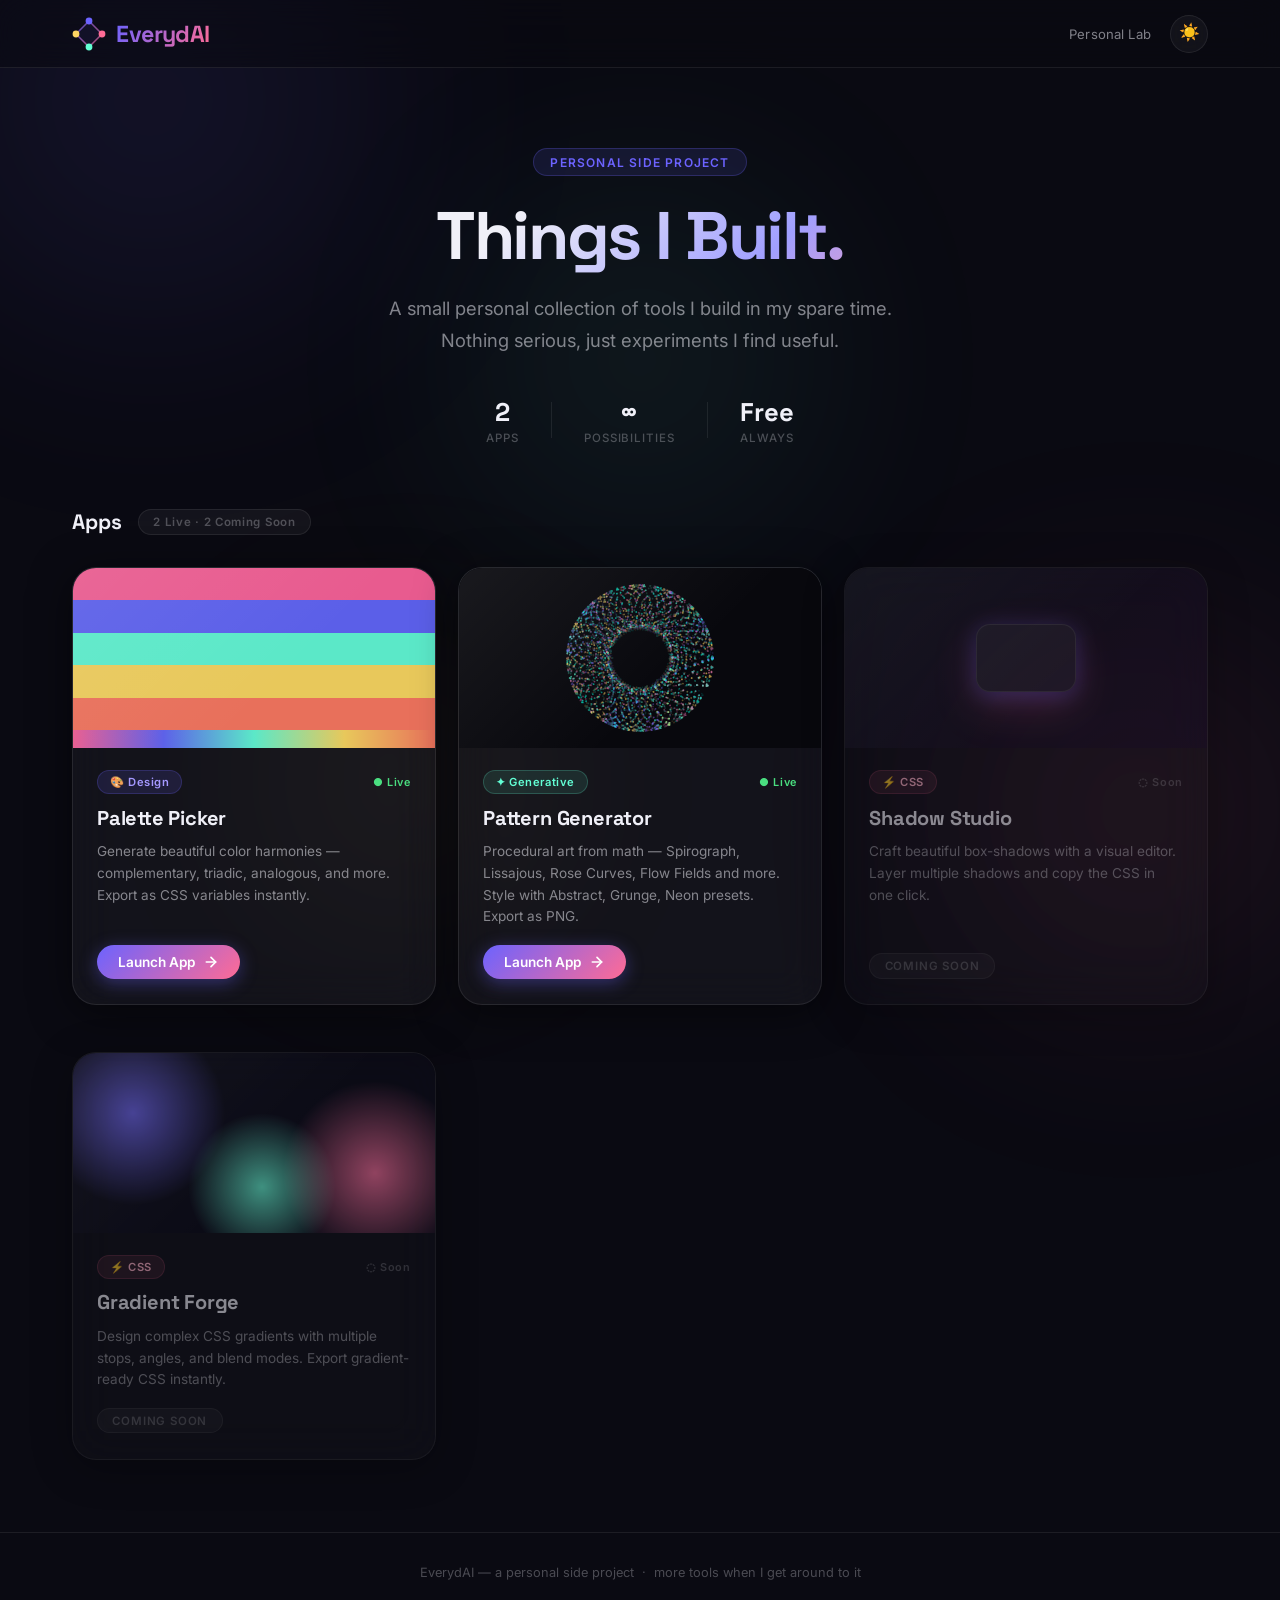
==== commit 77119f1d: "Added new app(patgen)" ====
--- a/index.html
+++ b/index.html
@@ -63,7 +63,7 @@
         <p class="hero-subtitle">A small personal collection of tools I build in my spare time. Nothing serious, just
             experiments I find useful.</p>
         <div class="hero-stats">
-            <div class="stat"><span class="stat-num" id="app-count">1</span><span class="stat-label">App</span></div>
+            <div class="stat"><span class="stat-num" id="app-count">2</span><span class="stat-label">Apps</span></div>
             <div class="stat-divider"></div>
             <div class="stat"><span class="stat-num">∞</span><span class="stat-label">Possibilities</span></div>
             <div class="stat-divider"></div>
@@ -75,7 +75,7 @@
     <main class="apps-section">
         <div class="section-header">
             <h2 class="section-title">Apps</h2>
-            <span class="section-badge">1 Live · 3 Coming Soon</span>
+            <span class="section-badge">2 Live · 2 Coming Soon</span>
         </div>
 
         <div class="app-grid" id="app-grid">
@@ -110,25 +110,28 @@
                 </div>
             </article>
 
-            <!-- ── Coming Soon: Type Scale ── -->
-            <article class="app-card app-soon" aria-label="Type Scale Generator — coming soon" tabindex="-1">
-                <div class="card-thumb type-thumb">
-                    <div class="type-preview">
-                        <div class="tp-line l1">Aa</div>
-                        <div class="tp-line l2">Headline</div>
-                        <div class="tp-line l3">Body text</div>
-                        <div class="tp-line l4">Caption</div>
-                    </div>
-                </div>
-                <div class="card-body">
-                    <div class="card-meta">
-                        <span class="card-tag tag-design">✏️ Design</span>
-                        <span class="card-status status-soon">◌ Soon</span>
-                    </div>
-                    <h3 class="card-title">Type Scale</h3>
-                    <p class="card-desc">Generate modular type scales for your UI. Preview in real-time and export as
-                        CSS or tokens.</p>
-                    <div class="coming-soon-pill">Coming Soon</div>
+            <!-- ── Pattern Generator (LIVE) ── -->
+            <article class="app-card" id="card-pattern" data-app="PatternGen/index.html" tabindex="0" role="button"
+                aria-label="Launch Pattern Generator app">
+                <div class="card-thumb pattern-thumb">
+                    <canvas class="pattern-thumb-canvas" id="pattern-thumb-canvas"></canvas>
+                </div>
+                <div class="card-body">
+                    <div class="card-meta">
+                        <span class="card-tag tag-generative">✦ Generative</span>
+                        <span class="card-status status-live">● Live</span>
+                    </div>
+                    <h3 class="card-title">Pattern Generator</h3>
+                    <p class="card-desc">Procedural art from math — Spirograph, Lissajous, Rose Curves, Flow Fields
+                        and more. Style with Abstract, Grunge, Neon presets. Export as PNG.</p>
+                    <button class="card-launch-btn" aria-label="Launch Pattern Generator">
+                        <span>Launch App</span>
+                        <svg width="16" height="16" viewBox="0 0 24 24" fill="none" stroke="currentColor"
+                            stroke-width="2.5" stroke-linecap="round" stroke-linejoin="round">
+                            <path d="M5 12h14" />
+                            <path d="m12 5 7 7-7 7" />
+                        </svg>
+                    </button>
                 </div>
             </article>
 
--- a/hub.css
+++ b/hub.css
@@ -679,6 +679,27 @@
     border: 1px solid rgba(255, 107, 149, 0.2);
 }
 
+.tag-generative {
+    color: #63ffd5;
+    background: rgba(99, 255, 213, 0.1);
+    border: 1px solid rgba(99, 255, 213, 0.2);
+}
+
+/* Pattern Generator thumbnail */
+.pattern-thumb {
+    background: #0a0a0f;
+    display: flex;
+    align-items: center;
+    justify-content: center;
+    overflow: hidden;
+}
+
+.pattern-thumb-canvas {
+    width: 100%;
+    height: 100%;
+    display: block;
+}
+
 .card-status {
     font-size: 0.68rem;
     font-weight: 600;
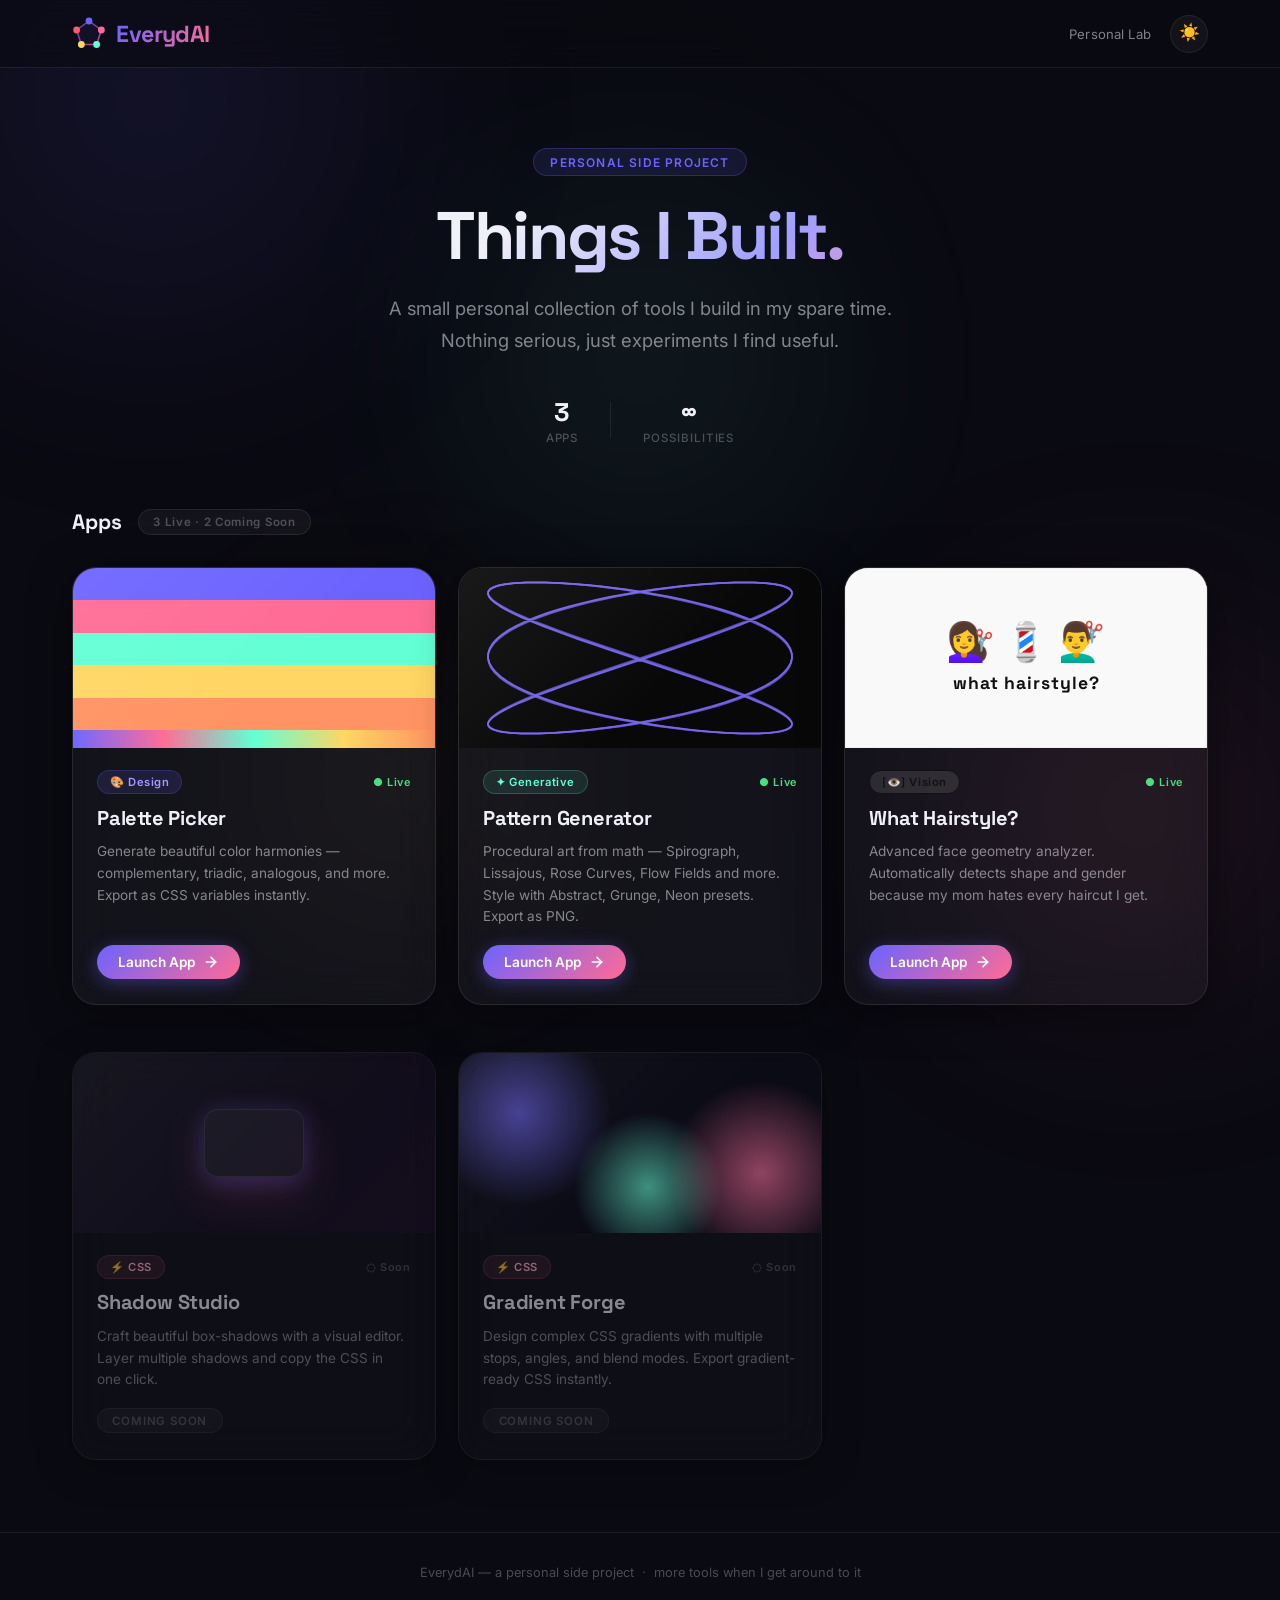
==== commit 6fff47db: "new app(what hairstyle?)" ====
--- a/index.html
+++ b/index.html
@@ -63,11 +63,9 @@
         <p class="hero-subtitle">A small personal collection of tools I build in my spare time. Nothing serious, just
             experiments I find useful.</p>
         <div class="hero-stats">
-            <div class="stat"><span class="stat-num" id="app-count">2</span><span class="stat-label">Apps</span></div>
+            <div class="stat"><span class="stat-num" id="app-count">3</span><span class="stat-label">Apps</span></div>
             <div class="stat-divider"></div>
             <div class="stat"><span class="stat-num">∞</span><span class="stat-label">Possibilities</span></div>
-            <div class="stat-divider"></div>
-            <div class="stat"><span class="stat-num">Free</span><span class="stat-label">Always</span></div>
         </div>
     </section>
 
@@ -75,7 +73,7 @@
     <main class="apps-section">
         <div class="section-header">
             <h2 class="section-title">Apps</h2>
-            <span class="section-badge">2 Live · 2 Coming Soon</span>
+            <span class="section-badge">3 Live &middot; 2 Coming Soon</span>
         </div>
 
         <div class="app-grid" id="app-grid">
@@ -125,6 +123,45 @@
                     <p class="card-desc">Procedural art from math — Spirograph, Lissajous, Rose Curves, Flow Fields
                         and more. Style with Abstract, Grunge, Neon presets. Export as PNG.</p>
                     <button class="card-launch-btn" aria-label="Launch Pattern Generator">
+                        <span>Launch App</span>
+                        <svg width="16" height="16" viewBox="0 0 24 24" fill="none" stroke="currentColor"
+                            stroke-width="2.5" stroke-linecap="round" stroke-linejoin="round">
+                            <path d="M5 12h14" />
+                            <path d="m12 5 7 7-7 7" />
+                        </svg>
+                    </button>
+                </div>
+            </article>
+
+            <!-- ResuMatch removed for now -->
+
+            <!-- ── What Hairstyle? (LIVE) ── -->
+            <article class="app-card" id="card-visage" data-app="../FaceShapeFinder/index.html" tabindex="0"
+                role="button" aria-label="Launch What Hairstyle? app">
+                <div class="card-thumb"
+                    style="background:#f9f9f9;display:flex;align-items:center;justify-content:center;position:relative;overflow:hidden;border: 1px solid #eee;">
+
+                    <div style="text-align:center;position:relative;z-index:1;color:#111;">
+                        <div
+                            style="font-size:2.4rem;line-height:1;margin-bottom:12px; display:flex; gap: 8px; justify-content:center;">
+                            <span>💇‍♀️</span><span>💈</span><span>💇‍♂️</span>
+                        </div>
+                        <div
+                            style="font-family:'Space Grotesk',sans-serif;font-size:1.1rem;font-weight:800;letter-spacing:1px;text-transform:lowercase;">
+                            what hairstyle?</div>
+                    </div>
+                </div>
+                <div class="card-body">
+                    <div class="card-meta">
+                        <span class="card-tag"
+                            style="background:rgba(255,255,255,0.1);color:#111;border:1px solid #111;">[👁️]
+                            Vision</span>
+                        <span class="card-status status-live">&#9679; Live</span>
+                    </div>
+                    <h3 class="card-title">What Hairstyle?</h3>
+                    <p class="card-desc">Advanced face geometry analyzer. Automatically detects shape and gender because
+                        my mom hates every haircut I get.</p>
+                    <button class="card-launch-btn" aria-label="Launch What Hairstyle?">
                         <span>Launch App</span>
                         <svg width="16" height="16" viewBox="0 0 24 24" fill="none" stroke="currentColor"
                             stroke-width="2.5" stroke-linecap="round" stroke-linejoin="round">
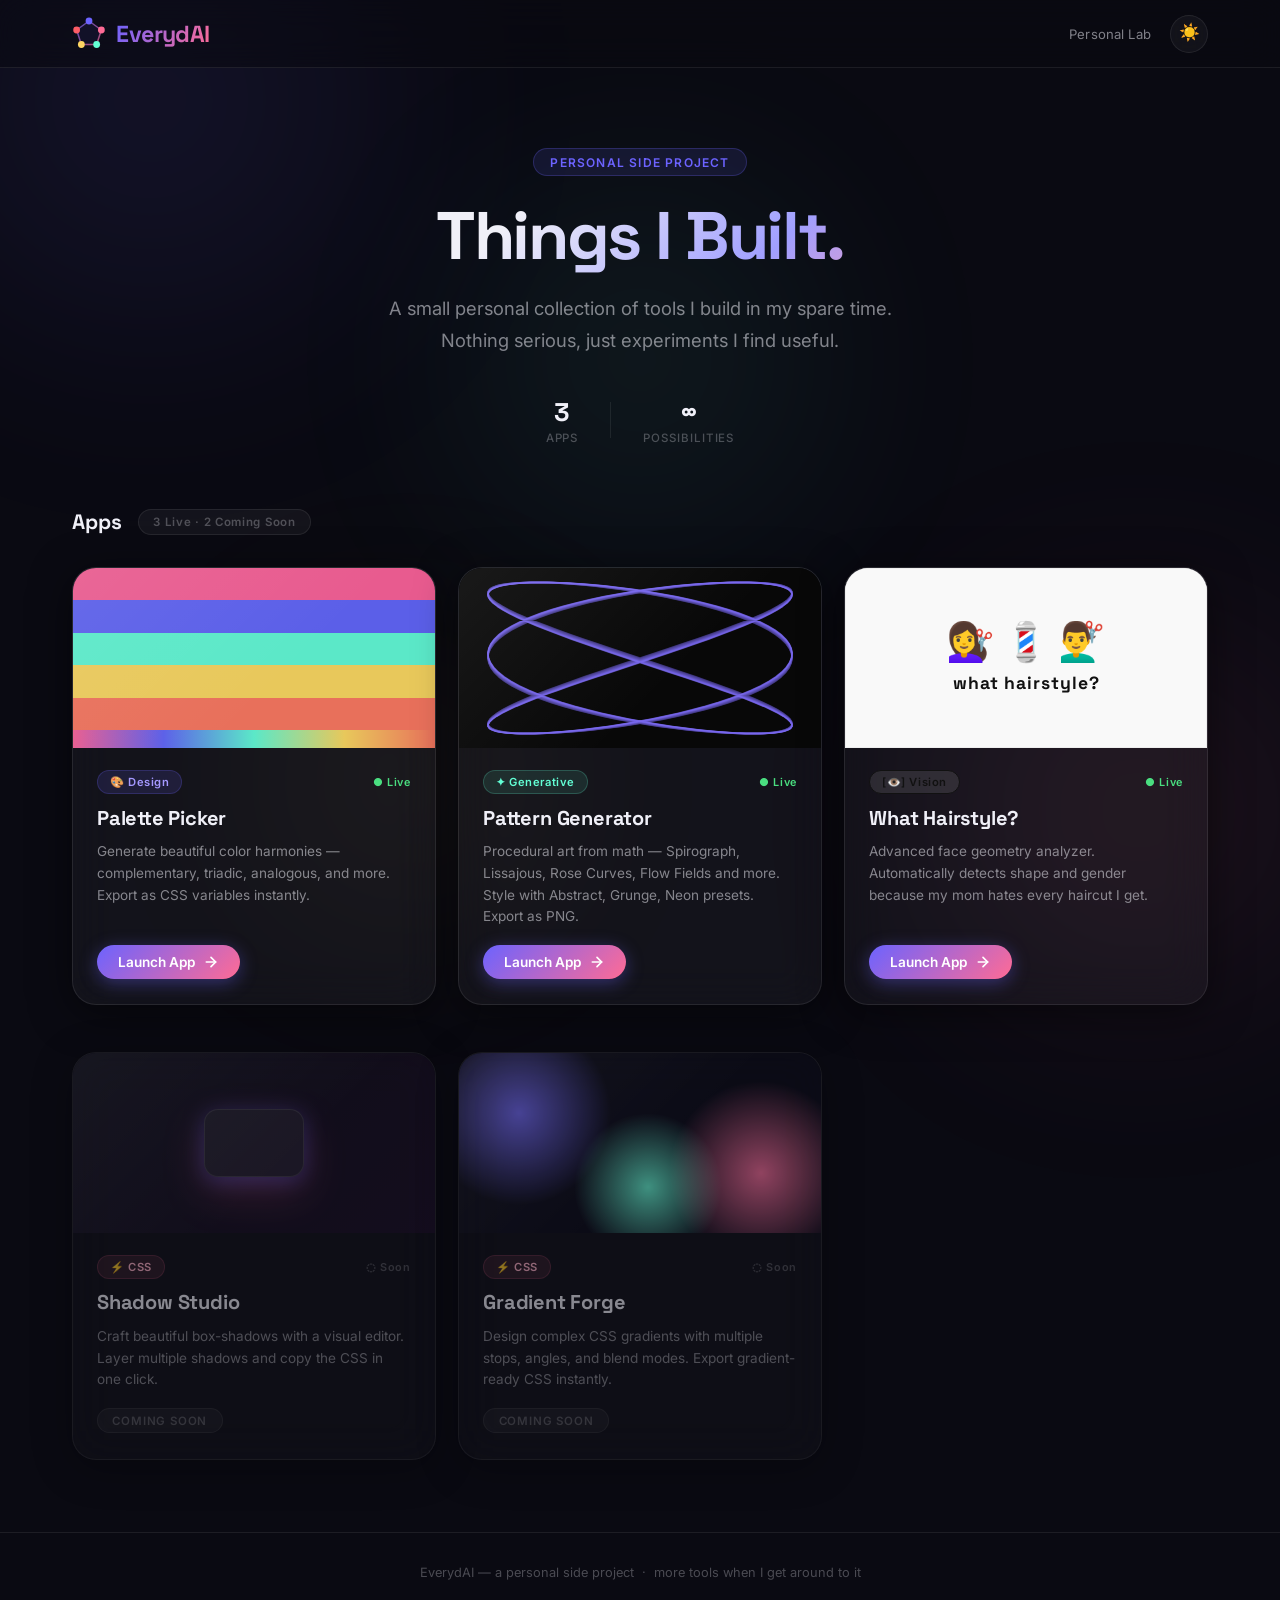
==== commit 73b149c3: "itty bitty organizaation" ====
--- a/index.html
+++ b/index.html
@@ -136,8 +136,8 @@
             <!-- ResuMatch removed for now -->
 
             <!-- ── What Hairstyle? (LIVE) ── -->
-            <article class="app-card" id="card-visage" data-app="../FaceShapeFinder/index.html" tabindex="0"
-                role="button" aria-label="Launch What Hairstyle? app">
+            <article class="app-card" id="card-visage" data-app="WhatHairstyle/index.html" tabindex="0" role="button"
+                aria-label="Launch What Hairstyle? app">
                 <div class="card-thumb"
                     style="background:#f9f9f9;display:flex;align-items:center;justify-content:center;position:relative;overflow:hidden;border: 1px solid #eee;">
 
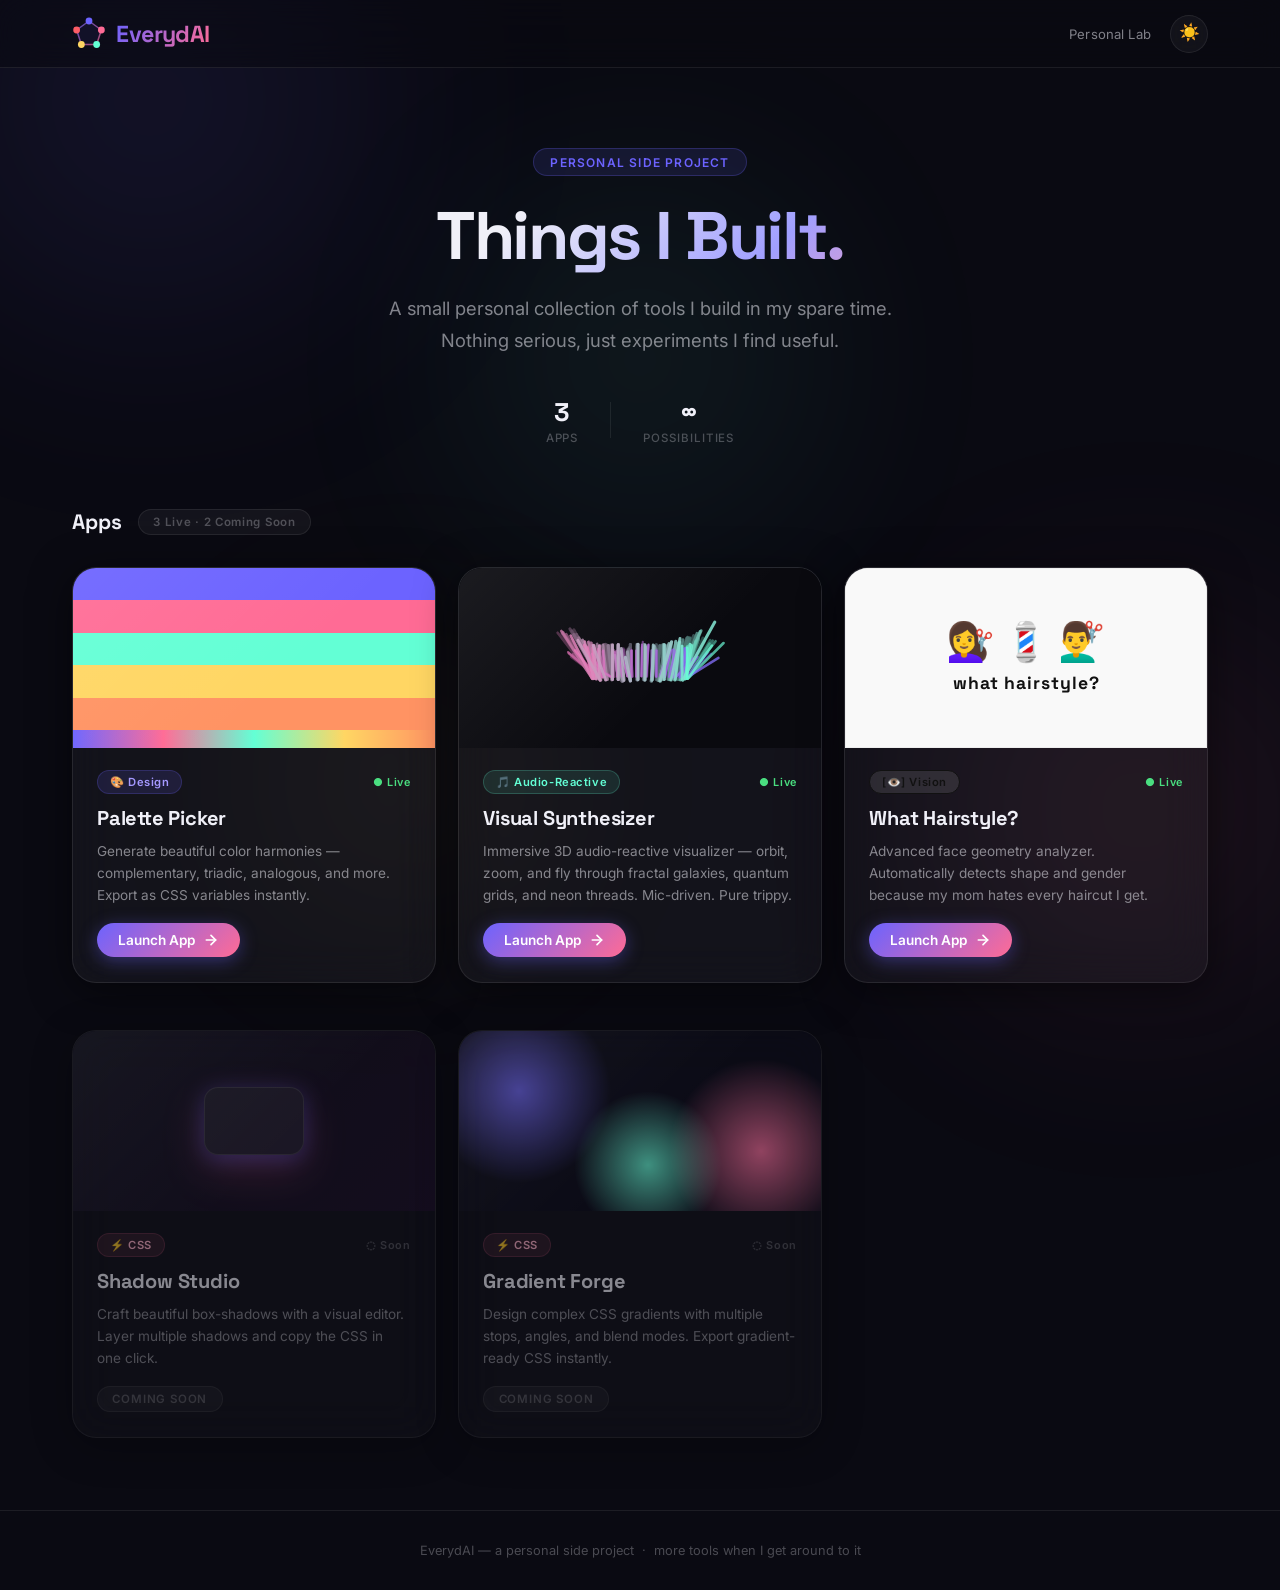
==== commit bd533891: "nameChange" ====
--- a/index.html
+++ b/index.html
@@ -108,21 +108,21 @@
                 </div>
             </article>
 
-            <!-- ── Pattern Generator (LIVE) ── -->
+            <!-- ── Visual Synthesizer (LIVE) ── -->
             <article class="app-card" id="card-pattern" data-app="PatternGen/index.html" tabindex="0" role="button"
-                aria-label="Launch Pattern Generator app">
+                aria-label="Launch Visual Synthesizer app">
                 <div class="card-thumb pattern-thumb">
                     <canvas class="pattern-thumb-canvas" id="pattern-thumb-canvas"></canvas>
                 </div>
                 <div class="card-body">
                     <div class="card-meta">
-                        <span class="card-tag tag-generative">✦ Generative</span>
+                        <span class="card-tag tag-generative">🎵 Audio-Reactive</span>
                         <span class="card-status status-live">● Live</span>
                     </div>
-                    <h3 class="card-title">Pattern Generator</h3>
-                    <p class="card-desc">Procedural art from math — Spirograph, Lissajous, Rose Curves, Flow Fields
-                        and more. Style with Abstract, Grunge, Neon presets. Export as PNG.</p>
-                    <button class="card-launch-btn" aria-label="Launch Pattern Generator">
+                    <h3 class="card-title">Visual Synthesizer</h3>
+                    <p class="card-desc">Immersive 3D audio-reactive visualizer — orbit, zoom, and fly through
+                        fractal galaxies, quantum grids, and neon threads. Mic-driven. Pure trippy.</p>
+                    <button class="card-launch-btn" aria-label="Launch Visual Synthesizer">
                         <span>Launch App</span>
                         <svg width="16" height="16" viewBox="0 0 24 24" fill="none" stroke="currentColor"
                             stroke-width="2.5" stroke-linecap="round" stroke-linejoin="round">
